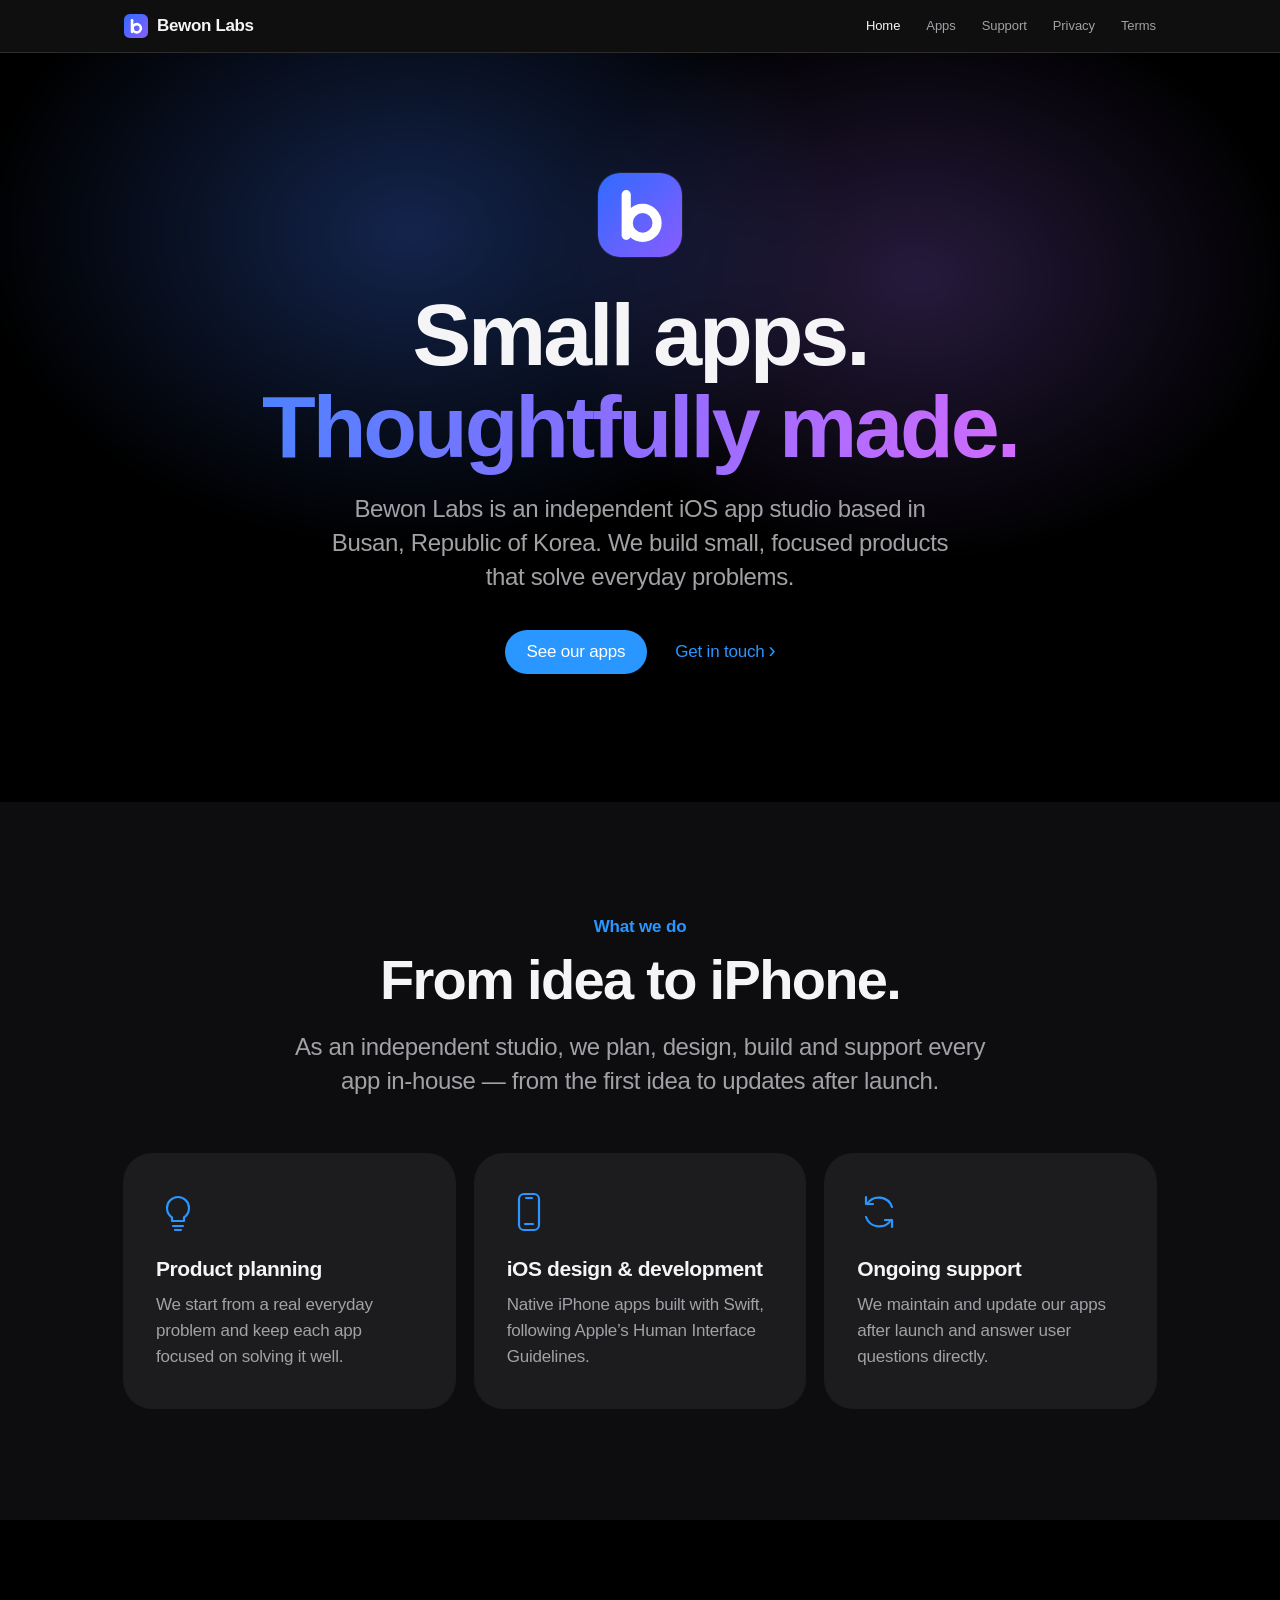
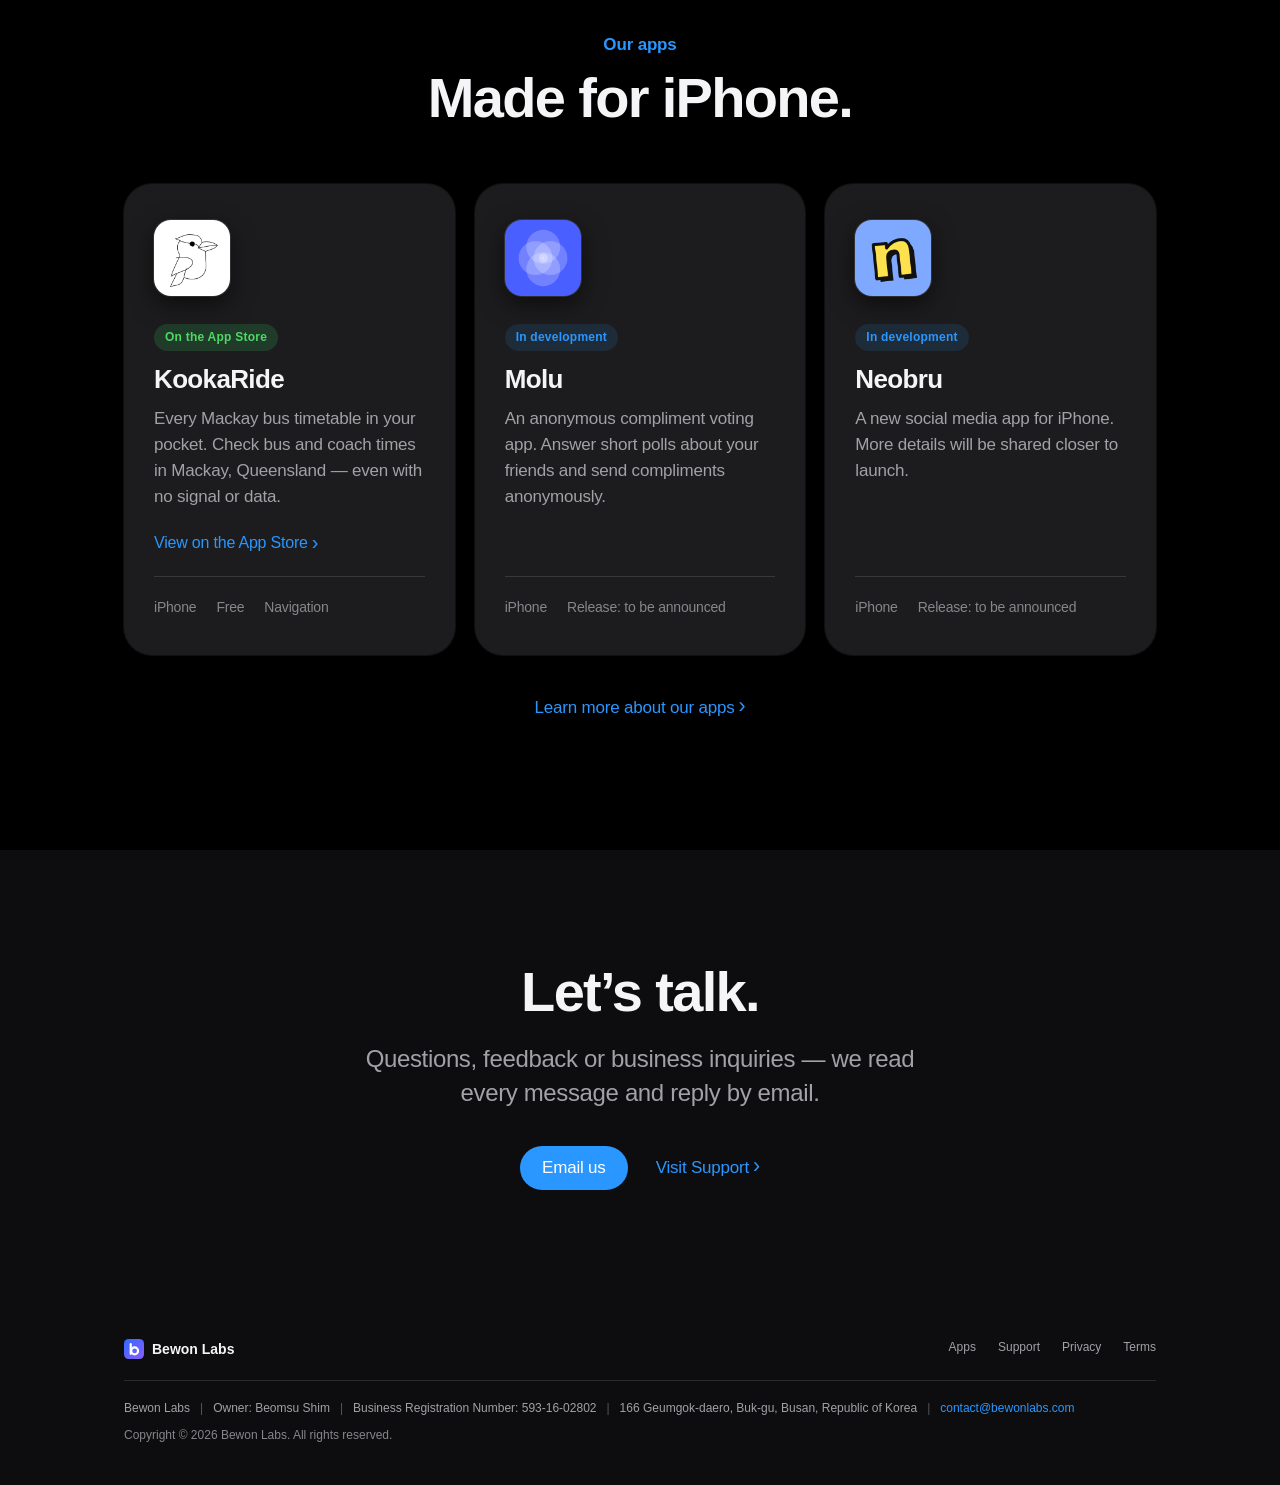
==== index.html @ 568832bc "Redesign site with dark theme and app pages" ====
<!DOCTYPE html>
<html lang="en">
<head>
<meta charset="UTF-8">
<meta name="viewport" content="width=device-width, initial-scale=1, viewport-fit=cover">
<title>Bewon Labs — Independent iOS App Studio</title>
<meta name="description" content="Bewon Labs is an independent iOS app studio based in Busan, Republic of Korea.">
<meta name="theme-color" content="#000000">
<meta name="color-scheme" content="dark">
<link rel="icon" type="image/svg+xml" href="data:image/svg+xml,%3Csvg xmlns=%22http://www.w3.org/2000/svg%22 viewBox=%220 0 64 64%22%3E%3Cdefs%3E%3ClinearGradient id=%22g%22 x1=%220%22 y1=%220%22 x2=%221%22 y2=%221%22%3E%3Cstop offset=%220%22 stop-color=%22%232f6bff%22/%3E%3Cstop offset=%221%22 stop-color=%22%238a5cff%22/%3E%3C/linearGradient%3E%3C/defs%3E%3Crect width=%2264%22 height=%2264%22 rx=%2215%22 fill=%22url%28%23g%29%22/%3E%3Crect x=%2218%22 y=%2213%22 width=%227%22 height=%2238%22 rx=%223.5%22 fill=%22%23fff%22/%3E%3Ccircle cx=%2234%22 cy=%2238%22 r=%2211%22 fill=%22none%22 stroke=%22%23fff%22 stroke-width=%227%22/%3E%3C/svg%3E">
<link rel="apple-touch-icon" href="favicon.png">
<link rel="stylesheet" href="style.css">
</head>
<body>
<a class="skip" href="#main">Skip to content</a>
<header class="site-header">
  <div class="wrap">
    <a class="brand" href="index.html" aria-label="Bewon Labs home">
      <svg viewBox="0 0 64 64" aria-hidden="true">
      <defs><linearGradient id="lg-h" x1="0" y1="0" x2="1" y2="1">
        <stop offset="0" stop-color="#2f6bff"/><stop offset="1" stop-color="#8a5cff"/></linearGradient></defs>
      <rect width="64" height="64" rx="15" fill="url(#lg-h)"/>
      <rect x="18" y="13" width="7" height="38" rx="3.5" fill="#fff"/>
      <circle cx="34" cy="38" r="11" fill="none" stroke="#fff" stroke-width="7"/>
    </svg>
      <span>Bewon Labs</span>
    </a>
    <nav class="nav" aria-label="Main">
      <a href="index.html" class="nav-home" aria-current="page">Home</a>
      <a href="apps.html">Apps</a>
      <a href="support.html">Support</a>
      <a href="privacy.html">Privacy</a>
      <a href="terms.html">Terms</a>
    </nav>
  </div>
</header>

<main id="main">
  <section class="hero">
    <div class="wrap">
      <svg class="hero-mark reveal" viewBox="0 0 64 64" aria-hidden="true">
      <defs><linearGradient id="lg-hero" x1="0" y1="0" x2="1" y2="1">
        <stop offset="0" stop-color="#2f6bff"/><stop offset="1" stop-color="#8a5cff"/></linearGradient></defs>
      <rect width="64" height="64" rx="15" fill="url(#lg-hero)"/>
      <rect x="18" y="13" width="7" height="38" rx="3.5" fill="#fff"/>
      <circle cx="34" cy="38" r="11" fill="none" stroke="#fff" stroke-width="7"/>
    </svg>
      <h1 class="display reveal">Small apps.<br><span class="gradient-text">Thoughtfully made.</span></h1>
      <p class="subhead reveal">Bewon Labs is an independent iOS app studio based in Busan, Republic of Korea. We build small, focused products that solve everyday problems.</p>
      <div class="actions reveal">
        <a class="btn" href="apps.html">See our apps</a>
        <a class="more" href="support.html">Get in touch</a>
      </div>
    </div>
  </section>

  <section class="alt">
    <div class="wrap">
      <div class="section-head reveal">
        <p class="eyebrow">What we do</p>
        <h2 class="headline">From idea to iPhone.</h2>
        <p class="subhead">As an independent studio, we plan, design, build and support every app in-house &mdash; from the first idea to updates after launch.</p>
      </div>
      <div class="tiles">
        <div class="tile reveal"><svg class="icon" viewBox="0 0 44 44" fill="none" stroke="currentColor" stroke-width="2.2" stroke-linecap="round" stroke-linejoin="round" aria-hidden="true"><path d="M16 27.5c-3-2.2-5-5.7-5-9.5a11 11 0 0 1 22 0c0 3.8-2 7.3-5 9.5V31H16z"/><path d="M17 36h10M19 40h6"/></svg>
          <h3>Product planning</h3>
          <p>We start from a real everyday problem and keep each app focused on solving it well.</p>
        </div>
        <div class="tile reveal"><svg class="icon" viewBox="0 0 44 44" fill="none" stroke="currentColor" stroke-width="2.2" stroke-linecap="round" stroke-linejoin="round" aria-hidden="true"><rect x="12" y="4" width="20" height="36" rx="5"/><path d="M19 8h6"/><path d="M18 34h8"/></svg>
          <h3>iOS design &amp; development</h3>
          <p>Native iPhone apps built with Swift, following Apple&rsquo;s Human Interface Guidelines.</p>
        </div>
        <div class="tile reveal"><svg class="icon" viewBox="0 0 44 44" fill="none" stroke="currentColor" stroke-width="2.2" stroke-linecap="round" stroke-linejoin="round" aria-hidden="true"><path d="M35 17A14 14 0 0 0 10 14"/><path d="M9 7v7h7"/><path d="M9 27a14 14 0 0 0 25 3"/><path d="M35 37v-7h-7"/></svg>
          <h3>Ongoing support</h3>
          <p>We maintain and update our apps after launch and answer user questions directly.</p>
        </div>
      </div>
    </div>
  </section>

  <section>
    <div class="wrap">
      <div class="section-head reveal">
        <p class="eyebrow">Our apps</p>
        <h2 class="headline">Made for iPhone.</h2>
      </div>
      <div class="apps apps3">
      <article class="app reveal">
        <img class="app-icon" src="kookaride.png" alt="KookaRide app icon" width="76" height="76">
        <span class="badge live">On the App Store</span>
        <h3>KookaRide</h3>
        <p>Every Mackay bus timetable in your pocket. Check bus and coach times in Mackay, Queensland &mdash; even with no signal or data.</p>
        <p><a class="more" href="https://apps.apple.com/au/app/kookaride/id6785360237">View on the App Store</a></p>
        <div class="meta"><span>iPhone</span><span>Free</span><span>Navigation</span></div>
      </article>
      <article class="app reveal">
        <img class="app-icon" src="molu.png" alt="Molu app icon" width="76" height="76">
        <span class="badge">In development</span>
        <h3>Molu</h3>
        <p>An anonymous compliment voting app. Answer short polls about your friends and send compliments anonymously.</p>
        <div class="meta"><span>iPhone</span><span>Release: to be announced</span></div>
      </article>
      <article class="app reveal">
        <img class="app-icon" src="neobru.png" alt="Neobru app icon" width="76" height="76">
        <span class="badge">In development</span>
        <h3>Neobru</h3>
        <p>A new social media app for iPhone. More details will be shared closer to launch.</p>
        <div class="meta"><span>iPhone</span><span>Release: to be announced</span></div>
      </article>
      </div>
      <p class="center reveal" style="margin-top:40px"><a class="more" href="apps.html">Learn more about our apps</a></p>
    </div>
  </section>

  <section class="alt cta">
    <div class="wrap reveal">
      <h2 class="headline">Let&rsquo;s talk.</h2>
      <p class="subhead">Questions, feedback or business inquiries &mdash; we read every message and reply by email.</p>
      <div class="actions">
        <a class="btn" href="mailto:contact@bewonlabs.com">Email us</a>
        <a class="more" href="support.html">Visit Support</a>
      </div>
    </div>
  </section>
</main>

<footer class="site-footer">
  <div class="wrap">
    <div class="footer-top">
      <div class="footer-brand"><svg viewBox="0 0 64 64" aria-hidden="true">
      <defs><linearGradient id="lg-f" x1="0" y1="0" x2="1" y2="1">
        <stop offset="0" stop-color="#2f6bff"/><stop offset="1" stop-color="#8a5cff"/></linearGradient></defs>
      <rect width="64" height="64" rx="15" fill="url(#lg-f)"/>
      <rect x="18" y="13" width="7" height="38" rx="3.5" fill="#fff"/>
      <circle cx="34" cy="38" r="11" fill="none" stroke="#fff" stroke-width="7"/>
    </svg><span>Bewon Labs</span></div>
      <nav class="footer-links" aria-label="Footer">
        <a href="apps.html">Apps</a>
        <a href="support.html">Support</a>
        <a href="privacy.html">Privacy</a>
        <a href="terms.html">Terms</a>
      </nav>
    </div>
    <p class="biz">
      <span>Bewon Labs</span>
      <span>Owner: Beomsu Shim</span>
      <span>Business Registration Number: 593-16-02802</span>
      <span>166 Geumgok-daero, Buk-gu, Busan, Republic of Korea</span>
      <span><a href="mailto:contact@bewonlabs.com">contact@bewonlabs.com</a></span>
    </p>
    <p class="copy">Copyright &copy; 2026 Bewon Labs. All rights reserved.</p>
  </div>
</footer>
<script>
(function(){
  var d=document.documentElement;d.className+=' js';
  var els=document.querySelectorAll('.reveal');
  if(!('IntersectionObserver' in window)){els.forEach(function(e){e.classList.add('in')});return;}
  var io=new IntersectionObserver(function(es){es.forEach(function(e){if(e.isIntersecting){e.target.classList.add('in');io.unobserve(e.target);}})},{rootMargin:'0px 0px -8% 0px'});
  els.forEach(function(e){io.observe(e)});
})();
</script>
</body>
</html>
---- style.css ----
/* Bewon Labs — site styles */
:root{
  --bg:#000000;
  --bg-alt:#0d0d0f;
  --surface:#1c1c1e;
  --surface-2:#2c2c2e;
  --text:#f5f5f7;
  --text-2:#a1a1a6;
  --text-3:#86868b;
  --line:rgba(255,255,255,.12);
  --accent:#2997ff;
  --accent-hover:#5aafff;
  --header-bg:rgba(22,22,23,.72);
  --shadow:0 0 0 1px rgba(255,255,255,.06);
  --shadow-hover:0 0 0 1px rgba(255,255,255,.12),0 20px 50px rgba(0,0,0,.6);
  --glow-1:rgba(64,120,255,.30);
  --glow-2:rgba(160,110,255,.24);
  --radius-lg:28px;
  --radius:18px;
  --max:1080px;
  --read:680px;
  color-scheme:dark;
}

*,*::before,*::after{box-sizing:border-box}
html{-webkit-text-size-adjust:100%;scroll-behavior:smooth}
body{
  margin:0;background:var(--bg);color:var(--text);
  font-family:-apple-system,BlinkMacSystemFont,"SF Pro Text","Helvetica Neue","Segoe UI",Roboto,sans-serif;
  font-size:17px;line-height:1.53;letter-spacing:-.012em;
  -webkit-font-smoothing:antialiased;-moz-osx-font-smoothing:grayscale;
  text-rendering:optimizeLegibility;
}
a{color:var(--accent);text-decoration:none}
a:hover{text-decoration:underline}
:focus-visible{outline:3px solid color-mix(in srgb,var(--accent) 55%,transparent);outline-offset:3px;border-radius:6px}
img,svg{display:block}
.wrap{max-width:var(--max);margin:0 auto;padding:0 24px}
.read{max-width:var(--read);margin:0 auto;padding:0 24px}
.skip{position:absolute;left:-9999px}
.skip:focus{left:16px;top:12px;z-index:100;background:var(--surface);padding:8px 14px;border-radius:10px;box-shadow:var(--shadow)}

/* ---------- Header ---------- */
.site-header{
  position:sticky;top:0;z-index:50;
  background:var(--header-bg);
  -webkit-backdrop-filter:saturate(180%) blur(20px);backdrop-filter:saturate(180%) blur(20px);
  border-bottom:1px solid var(--line);
}
.site-header .wrap{height:52px;display:flex;align-items:center;justify-content:space-between;gap:16px}
.brand{display:flex;align-items:center;gap:9px;white-space:nowrap;color:var(--text);font-weight:600;font-size:17px;letter-spacing:-.02em}
.brand:hover{text-decoration:none}
.brand svg{width:24px;height:24px;flex:none}
.nav{display:flex;gap:26px;font-size:13px;letter-spacing:-.005em}
.nav a{color:var(--text-2);transition:color .2s}
.nav a:hover{color:var(--text);text-decoration:none}
.nav a[aria-current="page"]{color:var(--text);font-weight:500}

/* ---------- Type ---------- */
.eyebrow{font-size:17px;font-weight:600;color:var(--accent);margin:0 0 10px;letter-spacing:-.01em}
.display{font-size:clamp(44px,8vw,88px);line-height:1.04;font-weight:700;letter-spacing:-.035em;margin:0}
.headline{font-size:clamp(34px,5vw,56px);line-height:1.07;font-weight:700;letter-spacing:-.03em;margin:0}
.title{font-size:clamp(28px,3.6vw,40px);line-height:1.1;font-weight:700;letter-spacing:-.025em;margin:0}
.subhead{font-size:clamp(19px,2.2vw,24px);line-height:1.42;color:var(--text-2);font-weight:400;letter-spacing:-.015em;margin:20px 0 0}
.gradient-text{
  background:linear-gradient(100deg,#4d82ff 0%,#8f6dff 50%,#d26bff 100%);
  -webkit-background-clip:text;background-clip:text;color:transparent;
}

/* ---------- Buttons ---------- */
.actions{display:flex;flex-wrap:wrap;align-items:center;justify-content:center;gap:14px 28px;margin-top:36px}
.btn{
  display:inline-flex;align-items:center;justify-content:center;
  min-height:44px;padding:0 22px;border-radius:980px;
  background:var(--accent);color:#fff;font-size:17px;font-weight:500;
  transition:background .2s,transform .2s;
}
.btn:hover{background:var(--accent-hover);text-decoration:none}
.btn:active{transform:scale(.98)}
.more{font-size:17px;font-weight:500;display:inline-flex;align-items:center;gap:4px}
.more::after{content:"›";font-size:1.25em;line-height:1;transform:translateY(-1px)}

/* ---------- Sections ---------- */
section{padding:112px 0}
.alt{background:var(--bg-alt)}
.center{text-align:center}
.section-head{max-width:720px;margin:0 auto 56px;text-align:center}

/* Hero */
.hero{position:relative;overflow:hidden;padding:120px 0 128px;text-align:center}
.hero::before{
  content:"";position:absolute;inset:-30% -10% auto -10%;height:120%;z-index:-1;
  background:
    radial-gradient(40% 50% at 35% 45%,var(--glow-1),transparent 70%),
    radial-gradient(35% 45% at 68% 50%,var(--glow-2),transparent 70%);
  filter:blur(10px);
}
.hero .subhead{max-width:640px;margin-left:auto;margin-right:auto}
.hero-mark{width:84px;height:84px;margin:0 auto 32px;border-radius:22px;box-shadow:var(--shadow)}

/* Feature tiles */
.tiles{display:grid;grid-template-columns:repeat(3,1fr);gap:20px}
.tile{background:var(--surface);border-radius:var(--radius-lg);padding:36px 32px 38px;box-shadow:var(--shadow)}
.alt .tile{box-shadow:var(--shadow)}
.tile .icon{width:44px;height:44px;margin-bottom:22px;color:var(--accent)}
.tile h3{font-size:21px;line-height:1.24;font-weight:600;letter-spacing:-.02em;margin:0 0 10px}
.tile p{margin:0;color:var(--text-2);font-size:17px}

/* App cards */
.apps{display:grid;grid-template-columns:repeat(2,1fr);gap:20px}
.app{
  background:var(--surface);border-radius:var(--radius-lg);padding:40px 36px;
  box-shadow:var(--shadow);transition:box-shadow .35s ease,transform .35s ease;
  display:flex;flex-direction:column;
}
.app:hover{box-shadow:var(--shadow-hover);transform:translateY(-2px)}
.alt .app{box-shadow:var(--shadow)}
.alt .app:hover{box-shadow:var(--shadow-hover)}
.app-icon{width:76px;height:76px;border-radius:18px;margin-bottom:28px}
.badge{
  align-self:flex-start;font-size:12px;font-weight:600;letter-spacing:.02em;
  padding:4px 11px;border-radius:980px;margin-bottom:14px;
  color:var(--accent);background:color-mix(in srgb,var(--accent) 12%,transparent);
}
.app h3{font-size:28px;line-height:1.14;font-weight:700;letter-spacing:-.025em;margin:0 0 12px}
.app p{margin:0 0 20px;color:var(--text-2)}
.app .meta{margin-top:auto;padding-top:20px;border-top:1px solid var(--line);font-size:14px;color:var(--text-3);display:flex;flex-wrap:wrap;gap:6px 20px}

/* Contact band */
.cta{text-align:center}
.cta .subhead{max-width:560px;margin-left:auto;margin-right:auto}

/* Page intro (sub pages) */
.page-intro{padding:96px 0 64px;text-align:center}
.page-intro .subhead{max-width:620px;margin-left:auto;margin-right:auto}

/* Support */
.support-grid{display:grid;grid-template-columns:repeat(2,1fr);gap:20px}
.support-grid .tile h3{font-size:24px}
.checklist{list-style:none;margin:6px 0 0;padding:0}
.checklist li{position:relative;padding-left:30px;margin:0 0 10px;color:var(--text-2)}
.checklist li::before{
  content:"";position:absolute;left:0;top:5px;width:18px;height:18px;border-radius:50%;
  background:color-mix(in srgb,var(--accent) 14%,transparent);
}
.checklist li::after{
  content:"";position:absolute;left:6px;top:9px;width:6px;height:9px;
  border:solid var(--accent);border-width:0 2px 2px 0;transform:rotate(45deg);
}
.faq{max-width:var(--read);margin:0 auto}
.faq details{border-bottom:1px solid var(--line)}
.faq summary{
  list-style:none;cursor:pointer;padding:22px 36px 22px 0;position:relative;
  font-size:19px;font-weight:600;letter-spacing:-.015em;
}
.faq summary::-webkit-details-marker{display:none}
.faq summary::after{
  content:"";position:absolute;right:6px;top:50%;width:9px;height:9px;margin-top:-7px;
  border:solid var(--text-2);border-width:0 2px 2px 0;transform:rotate(45deg);transition:transform .25s;
}
.faq details[open] summary::after{transform:rotate(-135deg);margin-top:-2px}
.faq details p{margin:-6px 0 22px;color:var(--text-2)}

/* Legal */
.legal-head{padding:88px 0 40px}
.legal-head .title{font-size:clamp(34px,5vw,48px)}
.updated{color:var(--text-3);font-size:15px;margin:14px 0 0}
.toc{background:var(--bg-alt);border-radius:var(--radius);padding:22px 26px;margin:0 0 48px}
.toc p{margin:0 0 8px;font-size:13px;font-weight:600;color:var(--text-3);text-transform:uppercase;letter-spacing:.06em}
.toc ol{margin:0;padding-left:20px;columns:2;column-gap:32px;font-size:15px}
.toc li{margin:0 0 6px;break-inside:avoid}
.prose{padding-bottom:40px}
.prose h2{font-size:24px;line-height:1.2;font-weight:600;letter-spacing:-.02em;margin:48px 0 12px;scroll-margin-top:72px}
.prose p,.prose li{color:var(--text)}
.prose p{margin:0 0 14px}
.prose ul{margin:0 0 14px;padding-left:22px}
.prose li{margin:0 0 8px}
.prose strong{font-weight:600}
.contact-card{background:var(--bg-alt);border-radius:var(--radius);padding:22px 26px;margin-top:8px}
.contact-card p{margin:0 0 4px}

/* ---------- Footer ---------- */
.site-footer{background:var(--bg-alt);color:var(--text-2);font-size:12px;line-height:1.6;letter-spacing:0}
.site-footer .wrap{padding-top:36px;padding-bottom:40px}
.footer-top{display:flex;flex-wrap:wrap;justify-content:space-between;gap:20px;padding-bottom:20px;border-bottom:1px solid var(--line)}
.footer-brand{display:flex;align-items:center;gap:8px;color:var(--text);font-size:14px;font-weight:600}
.footer-brand svg{width:20px;height:20px}
.footer-links{display:flex;flex-wrap:wrap;gap:6px 22px}
.footer-links a{color:var(--text-2)}
.footer-links a:hover{color:var(--text)}
.biz{display:flex;flex-wrap:wrap;gap:4px 10px;margin:18px 0 8px}
.biz span:not(:last-child)::after{content:"|";margin-left:10px;color:var(--text-3);opacity:.6}
.copy{margin:0;color:var(--text-3)}

/* ---------- Motion ---------- */
.js .reveal{opacity:0;transform:translateY(24px);transition:opacity .9s cubic-bezier(.2,.7,.2,1),transform .9s cubic-bezier(.2,.7,.2,1)}
.js .reveal.in{opacity:1;transform:none}
@media (prefers-reduced-motion:reduce){
  html{scroll-behavior:auto}
  .js .reveal{opacity:1;transform:none;transition:none}
  .app,.app:hover{transition:none;transform:none}
}

/* ---------- Responsive ---------- */
@media (max-width:900px){
  .tiles{grid-template-columns:1fr}
  .apps,.support-grid{grid-template-columns:1fr}
}
@media (max-width:640px){
  body{font-size:16px}
  section{padding:80px 0}
  .hero{padding:84px 0 92px}
  .hero-mark{width:68px;height:68px;border-radius:18px;margin-bottom:26px}
  .nav{gap:14px}
  .nav .nav-home{display:none}
  .tile{padding:30px 26px}
  .app{padding:32px 26px}
  .app h3{font-size:24px}
  .page-intro{padding:72px 0 48px}
  .legal-head{padding:64px 0 32px}
  .toc ol{columns:1}
  .footer-top{flex-direction:column}
  .biz{flex-direction:column}
  .biz span::after{display:none}
}
@media (max-width:360px){
  .brand span{display:none}
}

/* ---------- App icons & feature ---------- */
img.app-icon{
  width:76px;height:76px;border-radius:22.5%;object-fit:cover;
  box-shadow:0 0 0 1px rgba(255,255,255,.12),0 8px 24px rgba(0,0,0,.55);
  background:#fff;
}
img.app-icon-lg{width:120px;height:120px;margin:0;flex:none}
.badge.live{color:#4cd964;background:rgba(52,199,89,.18)}
.apps3{grid-template-columns:repeat(3,1fr)}
.apps3 .app{padding:36px 30px}
.apps3 .app h3{font-size:26px}
.app p .more{font-size:16px}

.feature{background:var(--surface);border-radius:var(--radius-lg);box-shadow:var(--shadow);padding:48px 48px 40px}
.feature-head{display:flex;align-items:center;gap:28px;margin-bottom:36px}
.feature-head .badge{display:inline-block;margin-bottom:10px}
.feature-sub{margin:8px 0 0;font-size:21px;color:var(--text-2);letter-spacing:-.015em}
.feature-body{display:grid;grid-template-columns:1.4fr 1fr;gap:48px;align-items:start}
.feature-body > div > p{margin:0 0 20px}
.feature .checklist li{color:var(--text)}
.actions.left{justify-content:flex-start;margin-top:28px}
.facts{margin:0;background:var(--surface-2);border-radius:var(--radius);padding:8px 24px}
.facts div{padding:14px 0;border-bottom:1px solid var(--line)}
.facts div:last-child{border-bottom:0}
.facts dt{font-size:13px;color:var(--text-3);margin:0 0 2px}
.facts dd{margin:0;font-size:16px}
.fineprint{margin:36px 0 0;padding-top:20px;border-top:1px solid var(--line);font-size:12px;line-height:1.6;color:var(--text-3)}

@media (max-width:900px){
  .apps3{grid-template-columns:1fr}
  .feature-body{grid-template-columns:1fr;gap:28px}
}
@media (max-width:640px){
  .feature{padding:32px 24px 28px}
  .feature-head{flex-direction:column;align-items:flex-start;gap:20px}
  img.app-icon-lg{width:96px;height:96px}
}
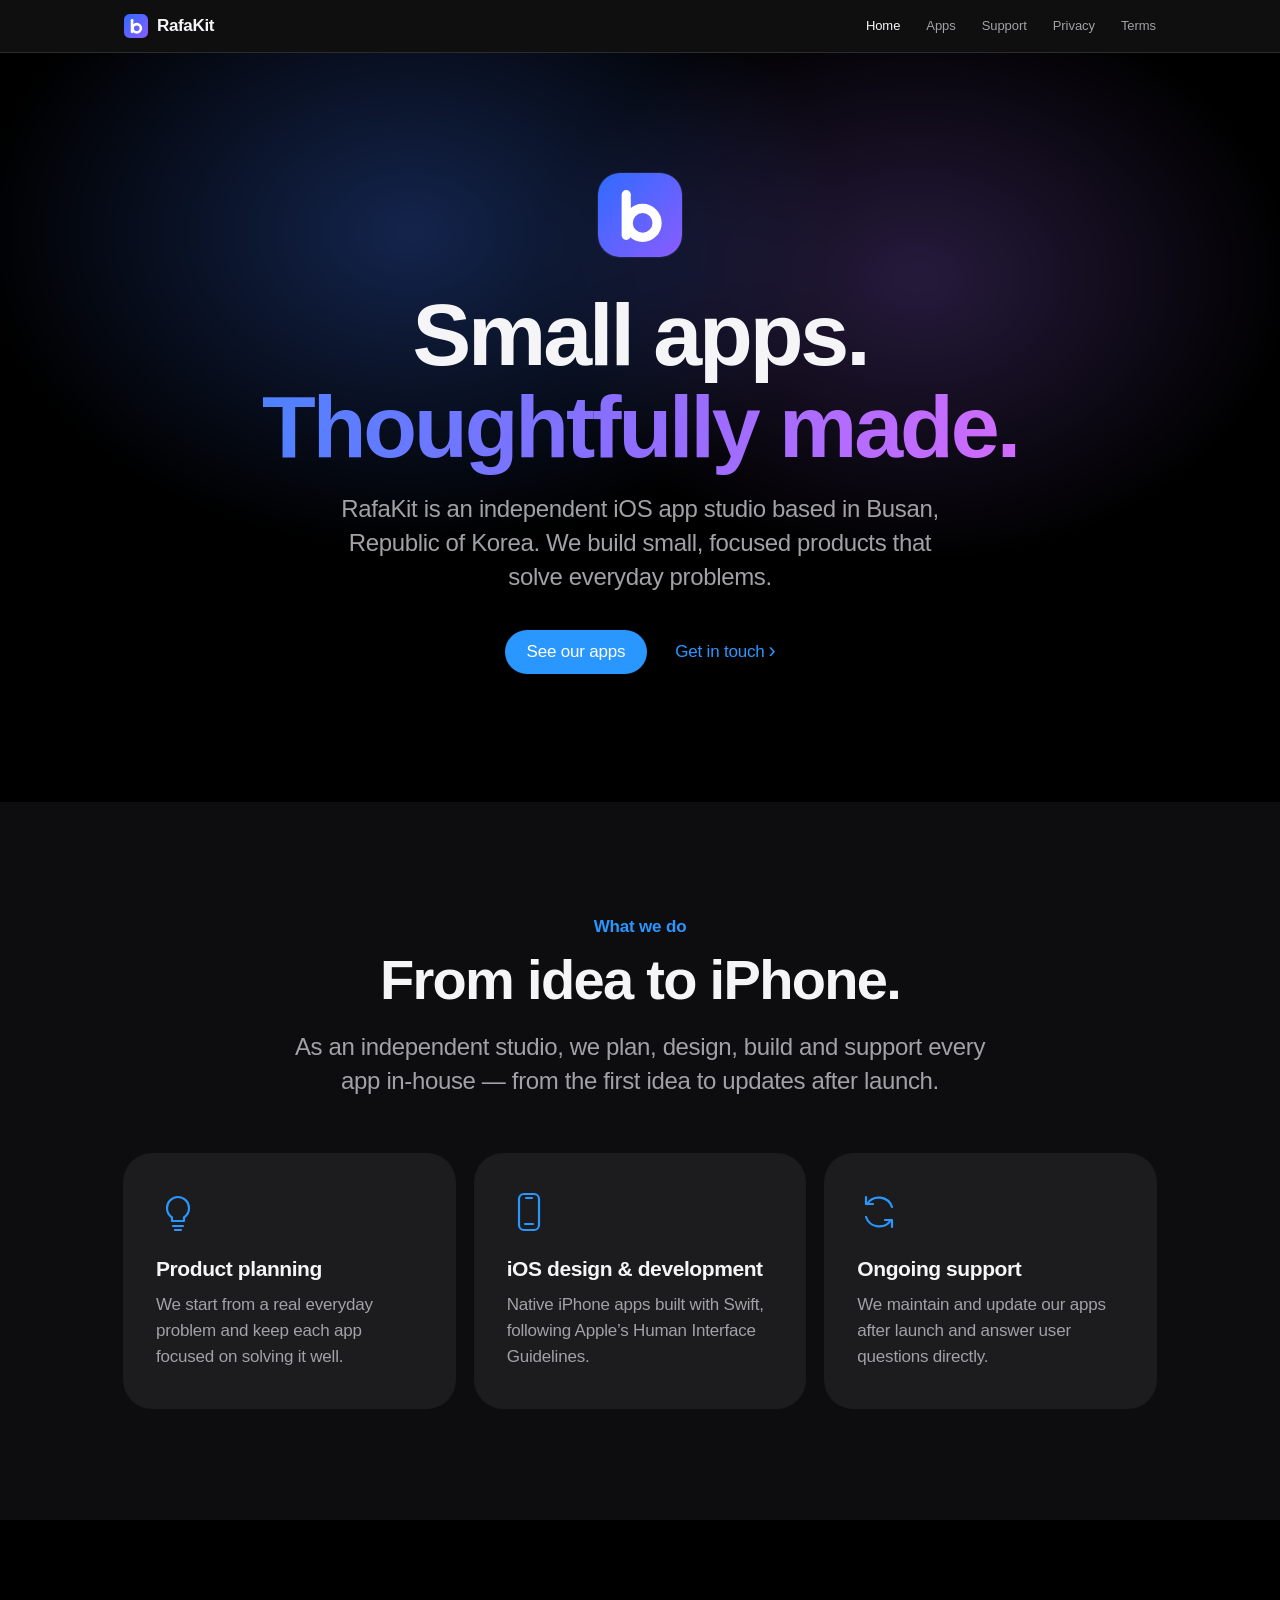
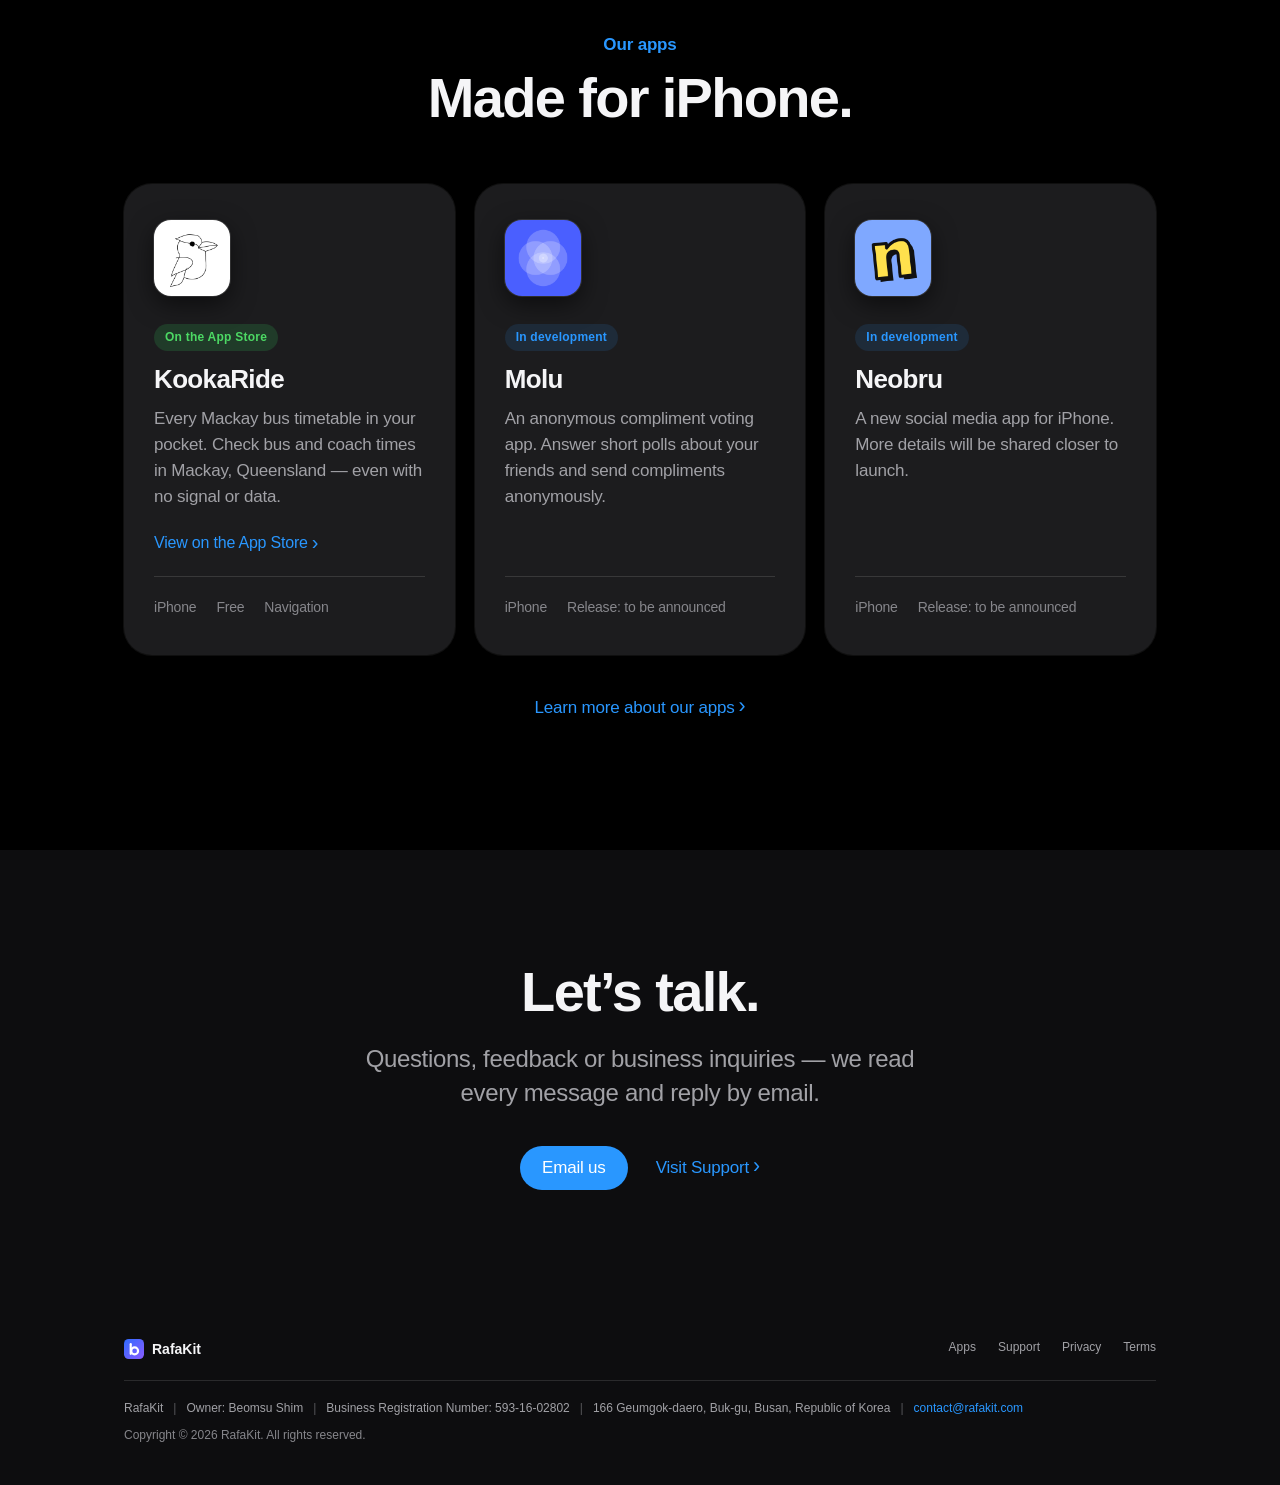
==== commit 2db0523d: "Rename site to RafaKit" ====
--- a/index.html
+++ b/index.html
@@ -3,8 +3,8 @@
 <head>
 <meta charset="UTF-8">
 <meta name="viewport" content="width=device-width, initial-scale=1, viewport-fit=cover">
-<title>Bewon Labs — Independent iOS App Studio</title>
-<meta name="description" content="Bewon Labs is an independent iOS app studio based in Busan, Republic of Korea.">
+<title>RafaKit — Independent iOS App Studio</title>
+<meta name="description" content="RafaKit is an independent iOS app studio based in Busan, Republic of Korea.">
 <meta name="theme-color" content="#000000">
 <meta name="color-scheme" content="dark">
 <link rel="icon" type="image/svg+xml" href="data:image/svg+xml,%3Csvg xmlns=%22http://www.w3.org/2000/svg%22 viewBox=%220 0 64 64%22%3E%3Cdefs%3E%3ClinearGradient id=%22g%22 x1=%220%22 y1=%220%22 x2=%221%22 y2=%221%22%3E%3Cstop offset=%220%22 stop-color=%22%232f6bff%22/%3E%3Cstop offset=%221%22 stop-color=%22%238a5cff%22/%3E%3C/linearGradient%3E%3C/defs%3E%3Crect width=%2264%22 height=%2264%22 rx=%2215%22 fill=%22url%28%23g%29%22/%3E%3Crect x=%2218%22 y=%2213%22 width=%227%22 height=%2238%22 rx=%223.5%22 fill=%22%23fff%22/%3E%3Ccircle cx=%2234%22 cy=%2238%22 r=%2211%22 fill=%22none%22 stroke=%22%23fff%22 stroke-width=%227%22/%3E%3C/svg%3E">
@@ -15,7 +15,7 @@
 <a class="skip" href="#main">Skip to content</a>
 <header class="site-header">
   <div class="wrap">
-    <a class="brand" href="index.html" aria-label="Bewon Labs home">
+    <a class="brand" href="index.html" aria-label="RafaKit home">
       <svg viewBox="0 0 64 64" aria-hidden="true">
       <defs><linearGradient id="lg-h" x1="0" y1="0" x2="1" y2="1">
         <stop offset="0" stop-color="#2f6bff"/><stop offset="1" stop-color="#8a5cff"/></linearGradient></defs>
@@ -23,7 +23,7 @@
       <rect x="18" y="13" width="7" height="38" rx="3.5" fill="#fff"/>
       <circle cx="34" cy="38" r="11" fill="none" stroke="#fff" stroke-width="7"/>
     </svg>
-      <span>Bewon Labs</span>
+      <span>RafaKit</span>
     </a>
     <nav class="nav" aria-label="Main">
       <a href="index.html" class="nav-home" aria-current="page">Home</a>
@@ -46,7 +46,7 @@
       <circle cx="34" cy="38" r="11" fill="none" stroke="#fff" stroke-width="7"/>
     </svg>
       <h1 class="display reveal">Small apps.<br><span class="gradient-text">Thoughtfully made.</span></h1>
-      <p class="subhead reveal">Bewon Labs is an independent iOS app studio based in Busan, Republic of Korea. We build small, focused products that solve everyday problems.</p>
+      <p class="subhead reveal">RafaKit is an independent iOS app studio based in Busan, Republic of Korea. We build small, focused products that solve everyday problems.</p>
       <div class="actions reveal">
         <a class="btn" href="apps.html">See our apps</a>
         <a class="more" href="support.html">Get in touch</a>
@@ -117,7 +117,7 @@
       <h2 class="headline">Let&rsquo;s talk.</h2>
       <p class="subhead">Questions, feedback or business inquiries &mdash; we read every message and reply by email.</p>
       <div class="actions">
-        <a class="btn" href="mailto:contact@bewonlabs.com">Email us</a>
+        <a class="btn" href="mailto:contact@rafakit.com">Email us</a>
         <a class="more" href="support.html">Visit Support</a>
       </div>
     </div>
@@ -133,7 +133,7 @@
       <rect width="64" height="64" rx="15" fill="url(#lg-f)"/>
       <rect x="18" y="13" width="7" height="38" rx="3.5" fill="#fff"/>
       <circle cx="34" cy="38" r="11" fill="none" stroke="#fff" stroke-width="7"/>
-    </svg><span>Bewon Labs</span></div>
+    </svg><span>RafaKit</span></div>
       <nav class="footer-links" aria-label="Footer">
         <a href="apps.html">Apps</a>
         <a href="support.html">Support</a>
@@ -142,13 +142,13 @@
       </nav>
     </div>
     <p class="biz">
-      <span>Bewon Labs</span>
+      <span>RafaKit</span>
       <span>Owner: Beomsu Shim</span>
       <span>Business Registration Number: 593-16-02802</span>
       <span>166 Geumgok-daero, Buk-gu, Busan, Republic of Korea</span>
-      <span><a href="mailto:contact@bewonlabs.com">contact@bewonlabs.com</a></span>
+      <span><a href="mailto:contact@rafakit.com">contact@rafakit.com</a></span>
     </p>
-    <p class="copy">Copyright &copy; 2026 Bewon Labs. All rights reserved.</p>
+    <p class="copy">Copyright &copy; 2026 RafaKit. All rights reserved.</p>
   </div>
 </footer>
 <script>
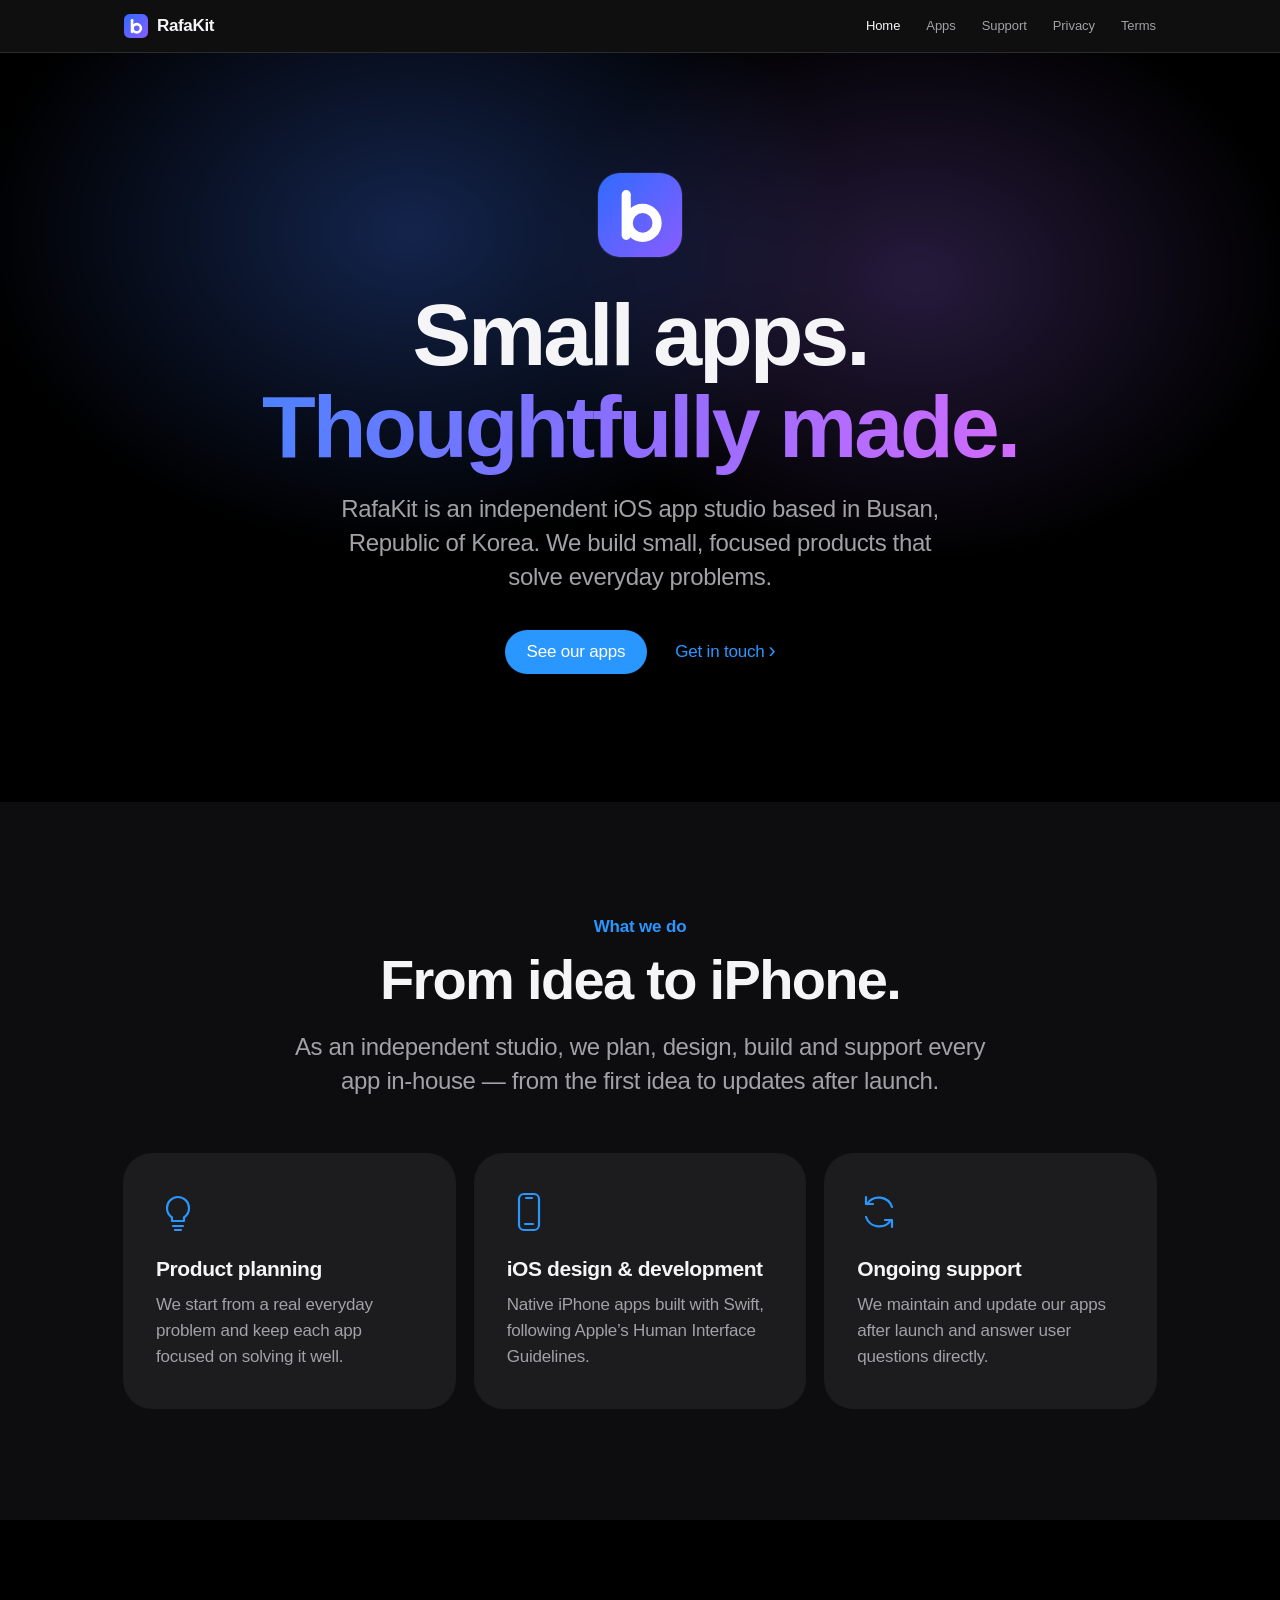
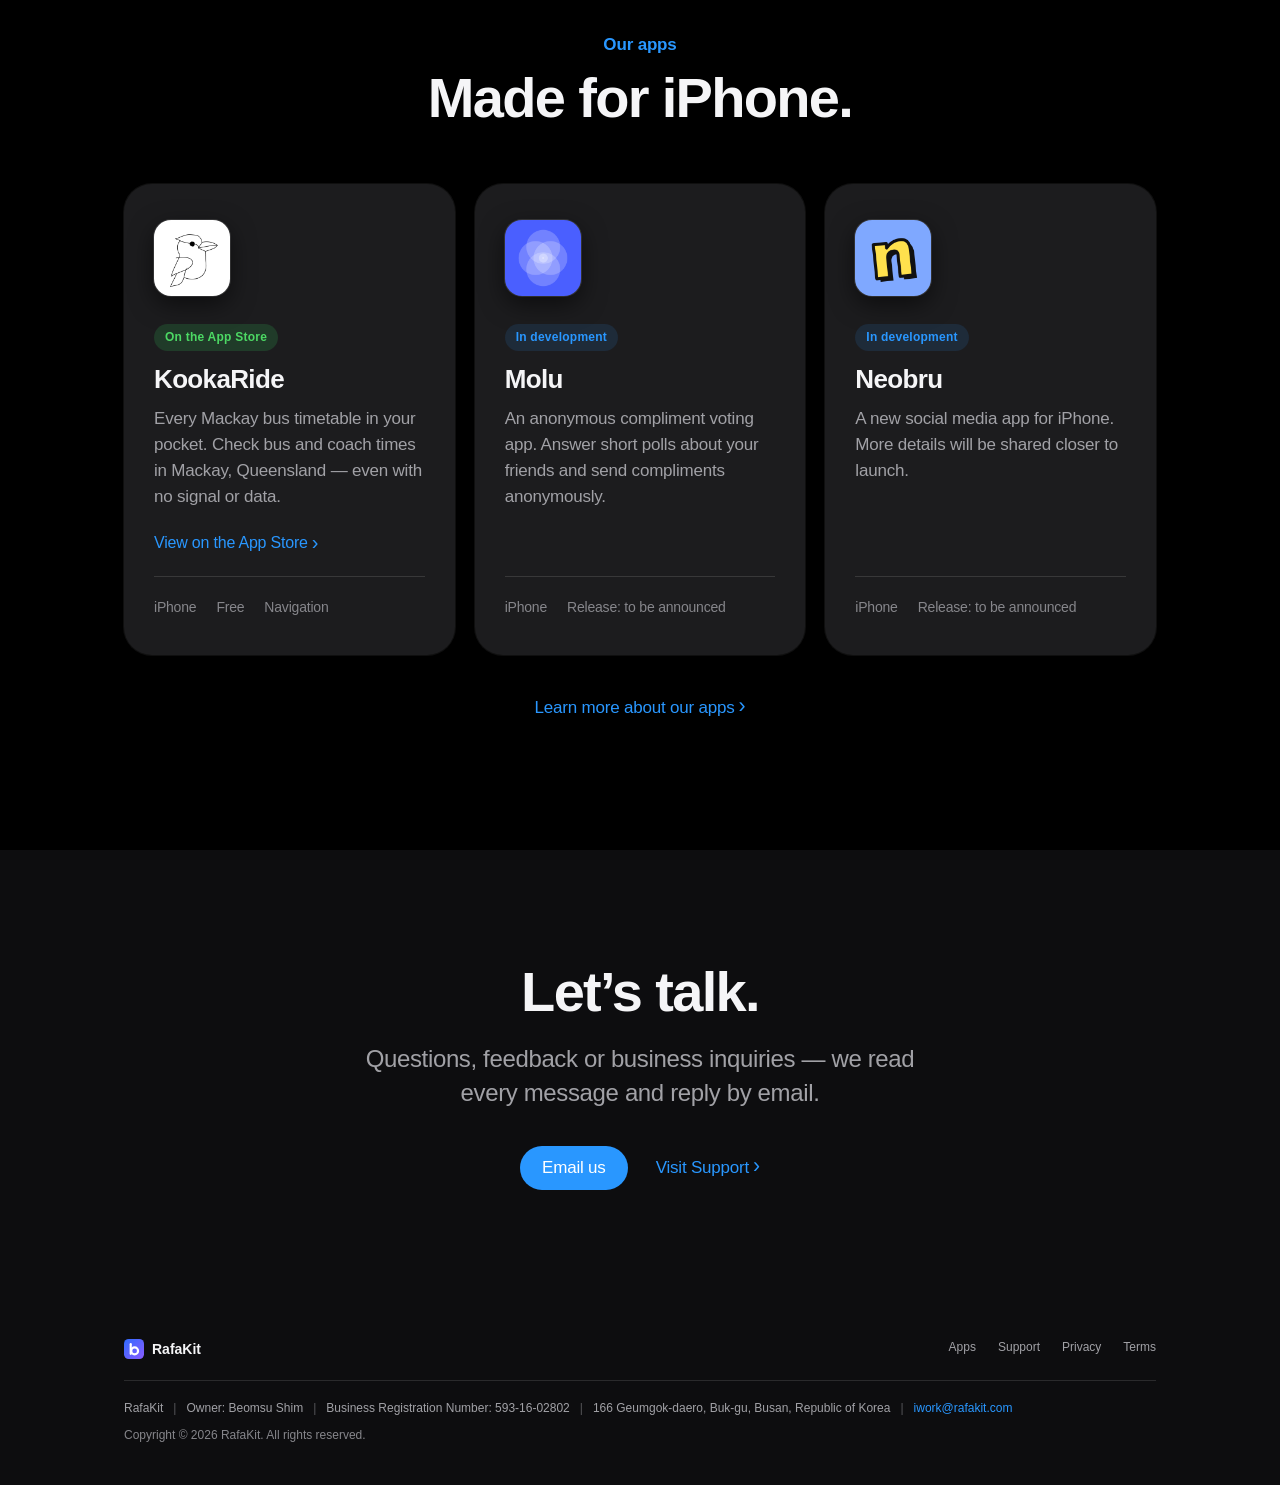
==== commit f930dee4: "Use iwork@rafakit.com as contact email" ====
--- a/index.html
+++ b/index.html
@@ -117,7 +117,7 @@
       <h2 class="headline">Let&rsquo;s talk.</h2>
       <p class="subhead">Questions, feedback or business inquiries &mdash; we read every message and reply by email.</p>
       <div class="actions">
-        <a class="btn" href="mailto:contact@rafakit.com">Email us</a>
+        <a class="btn" href="mailto:iwork@rafakit.com">Email us</a>
         <a class="more" href="support.html">Visit Support</a>
       </div>
     </div>
@@ -146,7 +146,7 @@
       <span>Owner: Beomsu Shim</span>
       <span>Business Registration Number: 593-16-02802</span>
       <span>166 Geumgok-daero, Buk-gu, Busan, Republic of Korea</span>
-      <span><a href="mailto:contact@rafakit.com">contact@rafakit.com</a></span>
+      <span><a href="mailto:iwork@rafakit.com">iwork@rafakit.com</a></span>
     </p>
     <p class="copy">Copyright &copy; 2026 RafaKit. All rights reserved.</p>
   </div>
--- a/style.css
+++ b/style.css
@@ -1,4 +1,4 @@
-/* Bewon Labs — site styles */
+/* RafaKit — site styles */
 :root{
   --bg:#000000;
   --bg-alt:#0d0d0f;
@@ -33,7 +33,7 @@
 }
 a{color:var(--accent);text-decoration:none}
 a:hover{text-decoration:underline}
-:focus-visible{outline:3px solid color-mix(in srgb,var(--accent) 55%,transparent);outline-offset:3px;border-radius:6px}
+:focus-visible{outline:3px solid rgba(41,151,255,.55);outline:3px solid color-mix(in srgb,var(--accent) 55%,transparent);outline-offset:3px;border-radius:6px}
 img,svg{display:block}
 .wrap{max-width:var(--max);margin:0 auto;padding:0 24px}
 .read{max-width:var(--read);margin:0 auto;padding:0 24px}
@@ -120,7 +120,7 @@
 .badge{
   align-self:flex-start;font-size:12px;font-weight:600;letter-spacing:.02em;
   padding:4px 11px;border-radius:980px;margin-bottom:14px;
-  color:var(--accent);background:color-mix(in srgb,var(--accent) 12%,transparent);
+  color:var(--accent);background:rgba(41,151,255,.12);background:color-mix(in srgb,var(--accent) 12%,transparent);
 }
 .app h3{font-size:28px;line-height:1.14;font-weight:700;letter-spacing:-.025em;margin:0 0 12px}
 .app p{margin:0 0 20px;color:var(--text-2)}
@@ -141,7 +141,7 @@
 .checklist li{position:relative;padding-left:30px;margin:0 0 10px;color:var(--text-2)}
 .checklist li::before{
   content:"";position:absolute;left:0;top:5px;width:18px;height:18px;border-radius:50%;
-  background:color-mix(in srgb,var(--accent) 14%,transparent);
+  background:rgba(41,151,255,.14);background:color-mix(in srgb,var(--accent) 14%,transparent);
 }
 .checklist li::after{
   content:"";position:absolute;left:6px;top:9px;width:6px;height:9px;
@@ -195,6 +195,10 @@
 /* ---------- Motion ---------- */
 .js .reveal{opacity:0;transform:translateY(24px);transition:opacity .9s cubic-bezier(.2,.7,.2,1),transform .9s cubic-bezier(.2,.7,.2,1)}
 .js .reveal.in{opacity:1;transform:none}
+@media print{
+  .js .reveal{opacity:1;transform:none;transition:none}
+  .site-header{position:static}
+}
 @media (prefers-reduced-motion:reduce){
   html{scroll-behavior:auto}
   .js .reveal{opacity:1;transform:none;transition:none}
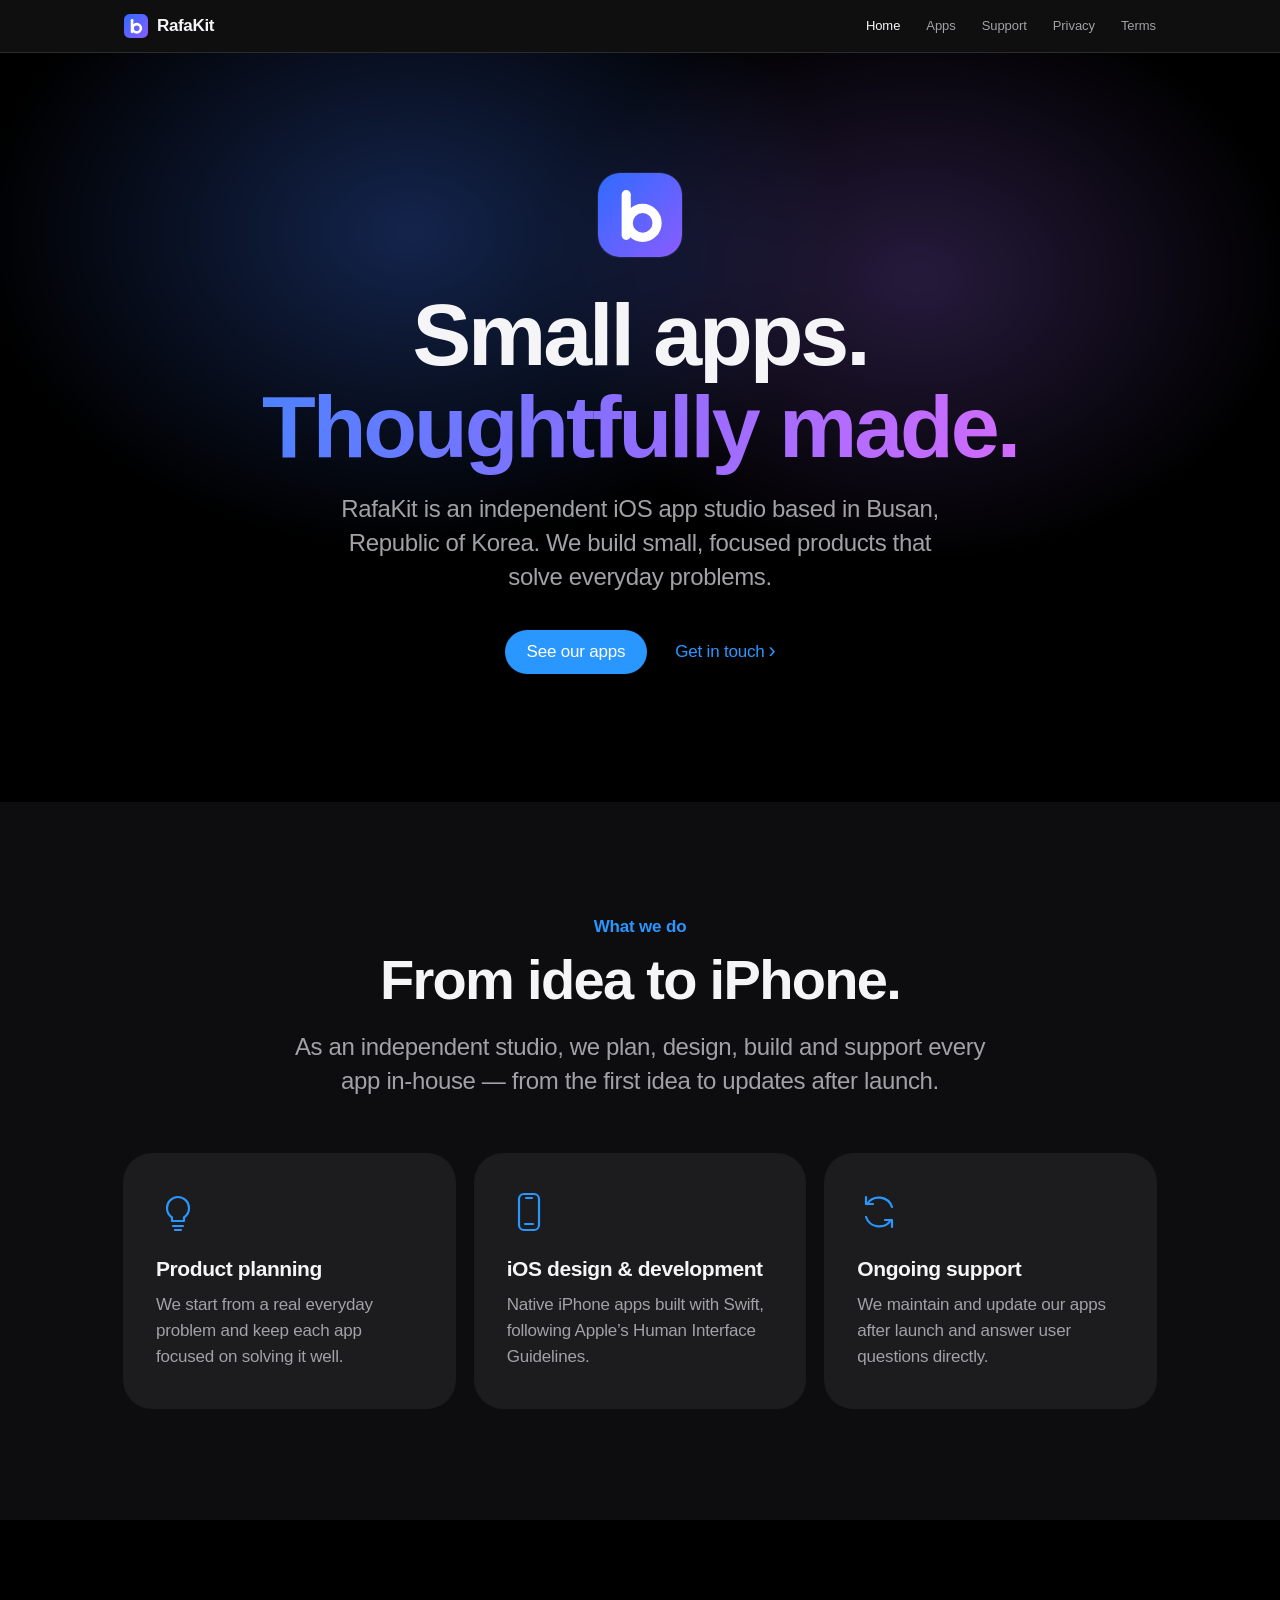
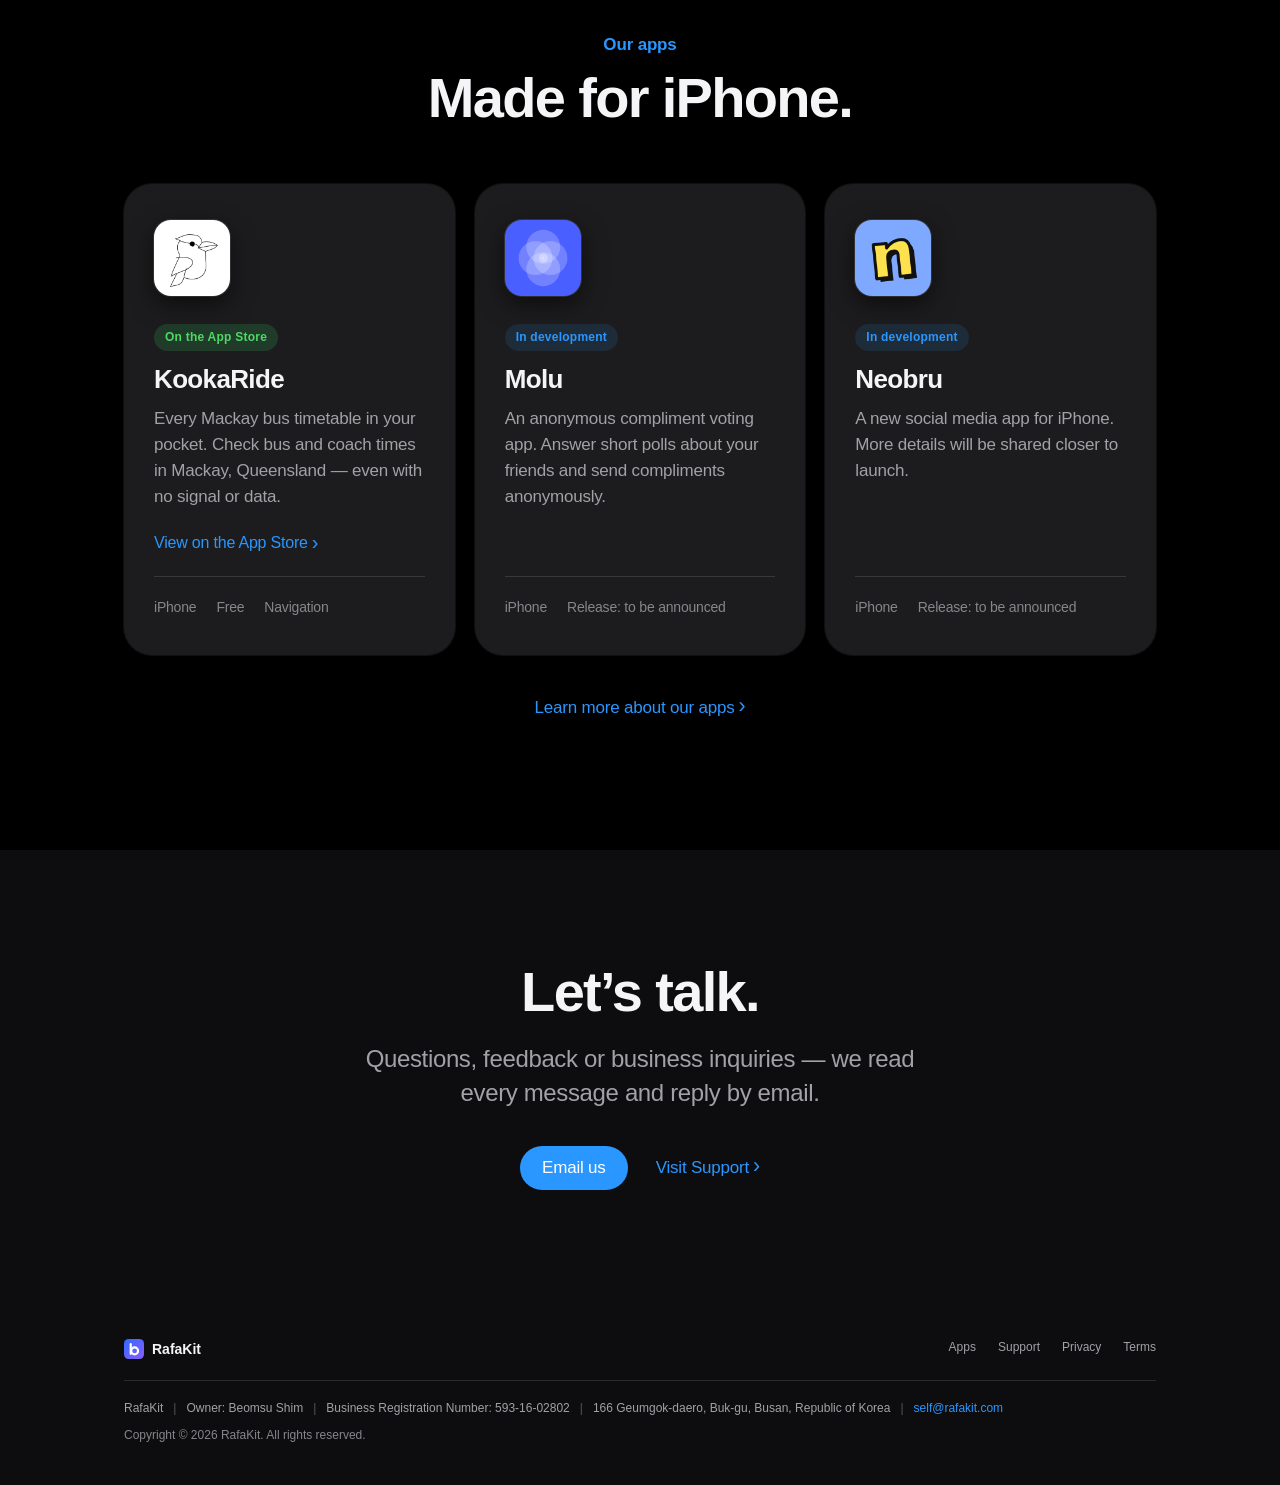
==== commit 368e6460: "Use self@rafakit.com as contact email" ====
--- a/index.html
+++ b/index.html
@@ -117,7 +117,7 @@
       <h2 class="headline">Let&rsquo;s talk.</h2>
       <p class="subhead">Questions, feedback or business inquiries &mdash; we read every message and reply by email.</p>
       <div class="actions">
-        <a class="btn" href="mailto:iwork@rafakit.com">Email us</a>
+        <a class="btn" href="mailto:self@rafakit.com">Email us</a>
         <a class="more" href="support.html">Visit Support</a>
       </div>
     </div>
@@ -146,7 +146,7 @@
       <span>Owner: Beomsu Shim</span>
       <span>Business Registration Number: 593-16-02802</span>
       <span>166 Geumgok-daero, Buk-gu, Busan, Republic of Korea</span>
-      <span><a href="mailto:iwork@rafakit.com">iwork@rafakit.com</a></span>
+      <span><a href="mailto:self@rafakit.com">self@rafakit.com</a></span>
     </p>
     <p class="copy">Copyright &copy; 2026 RafaKit. All rights reserved.</p>
   </div>
